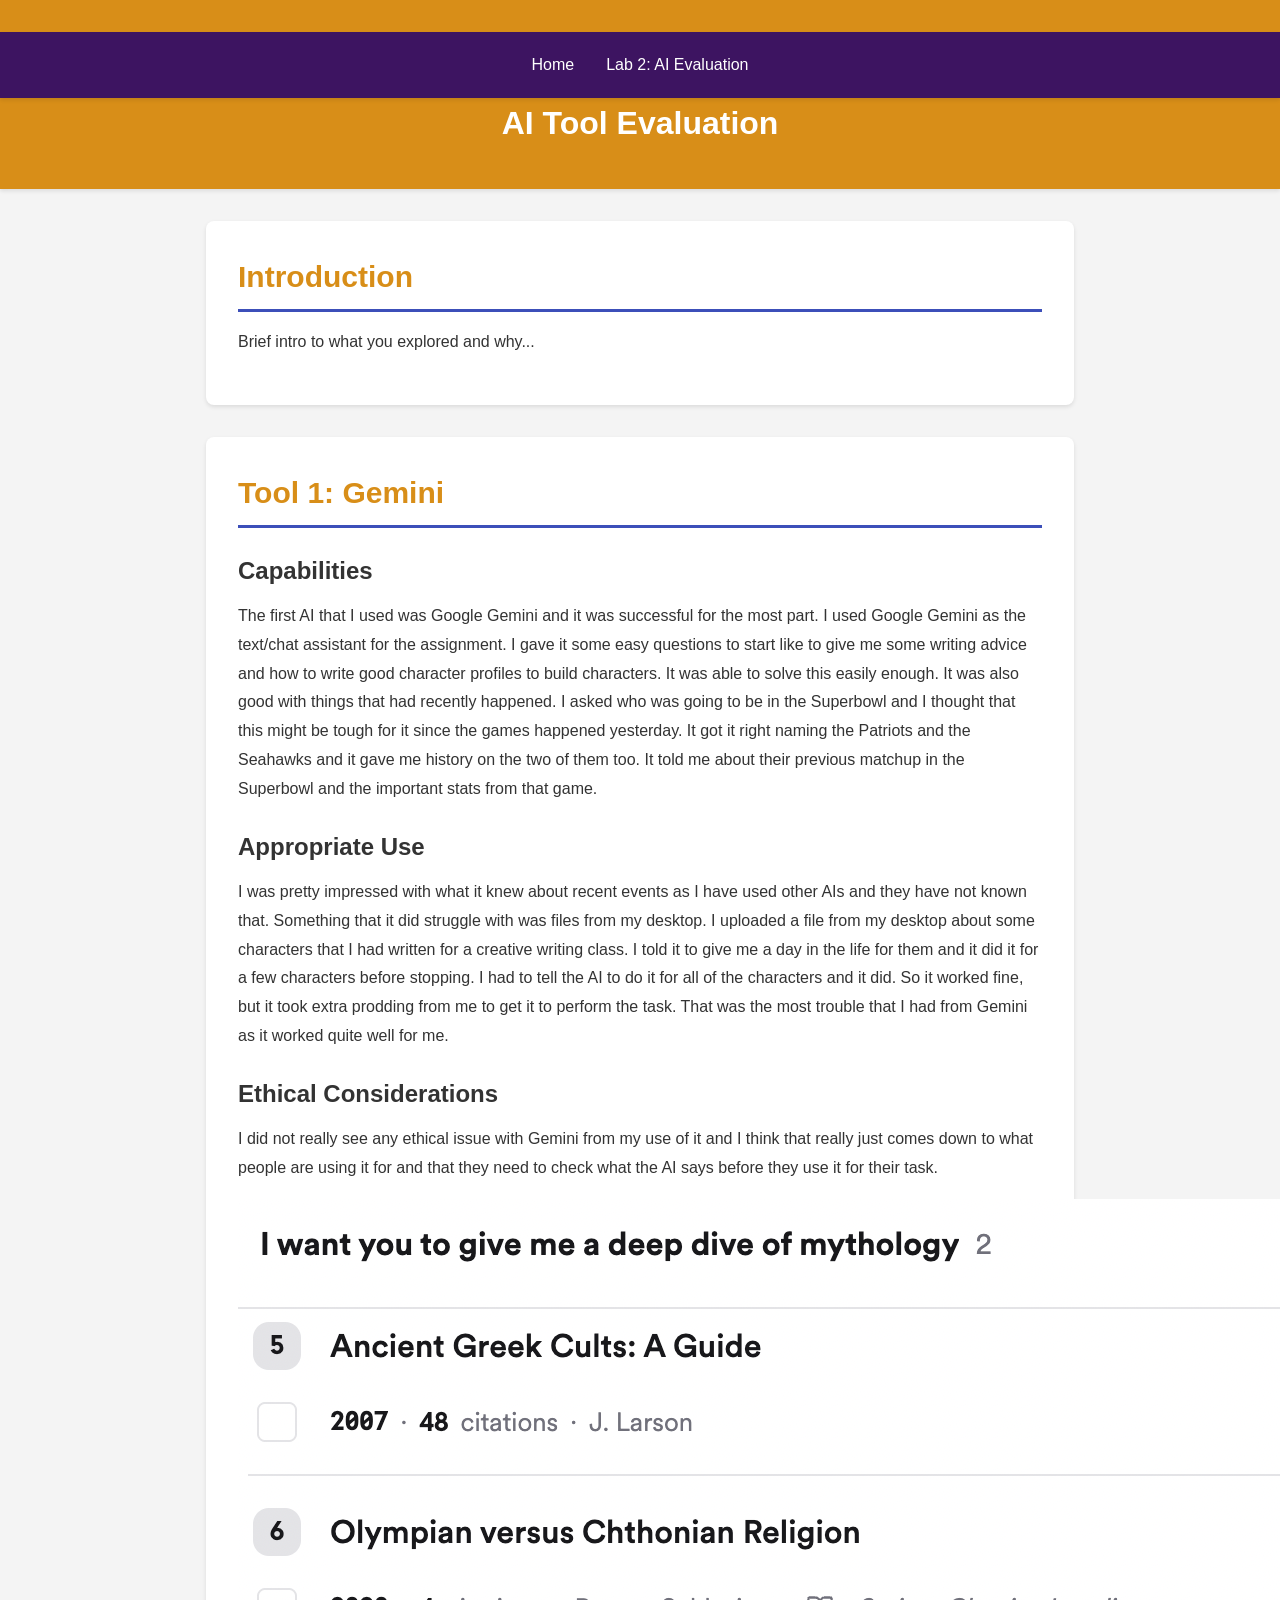
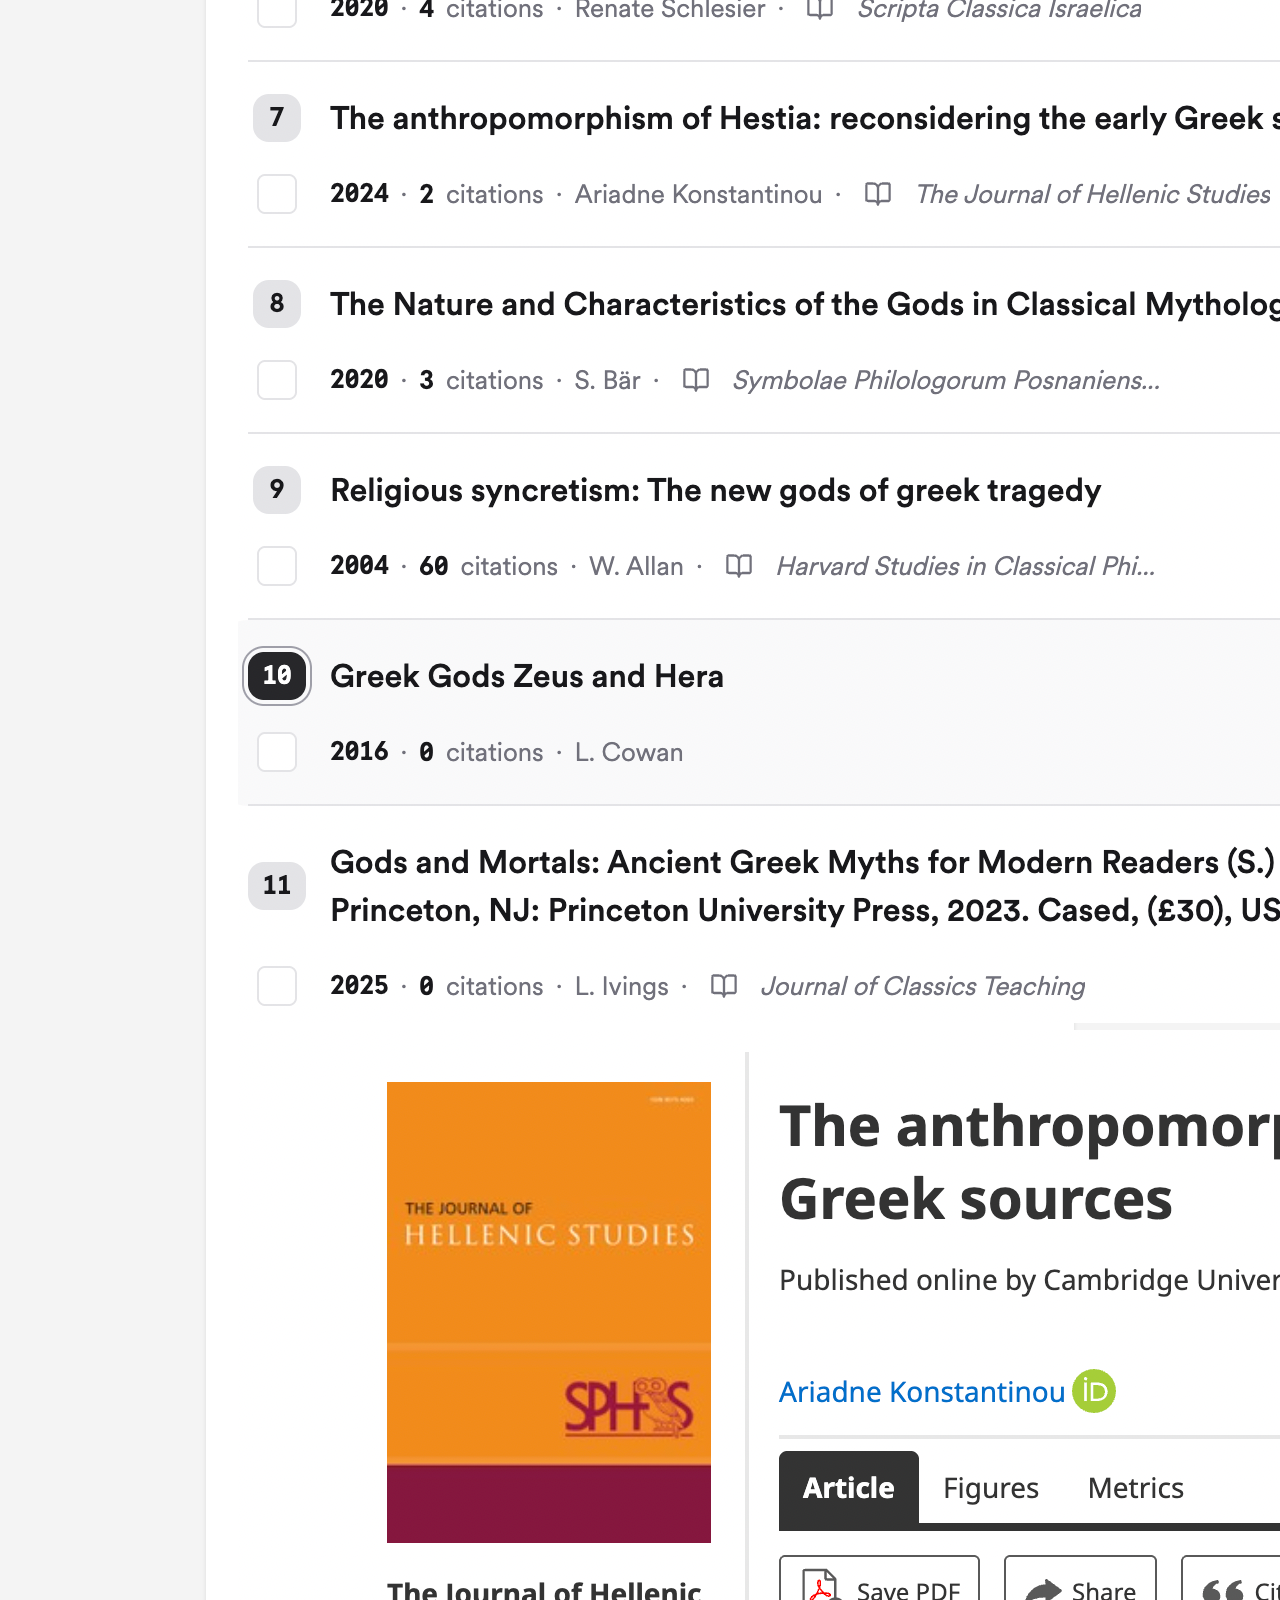
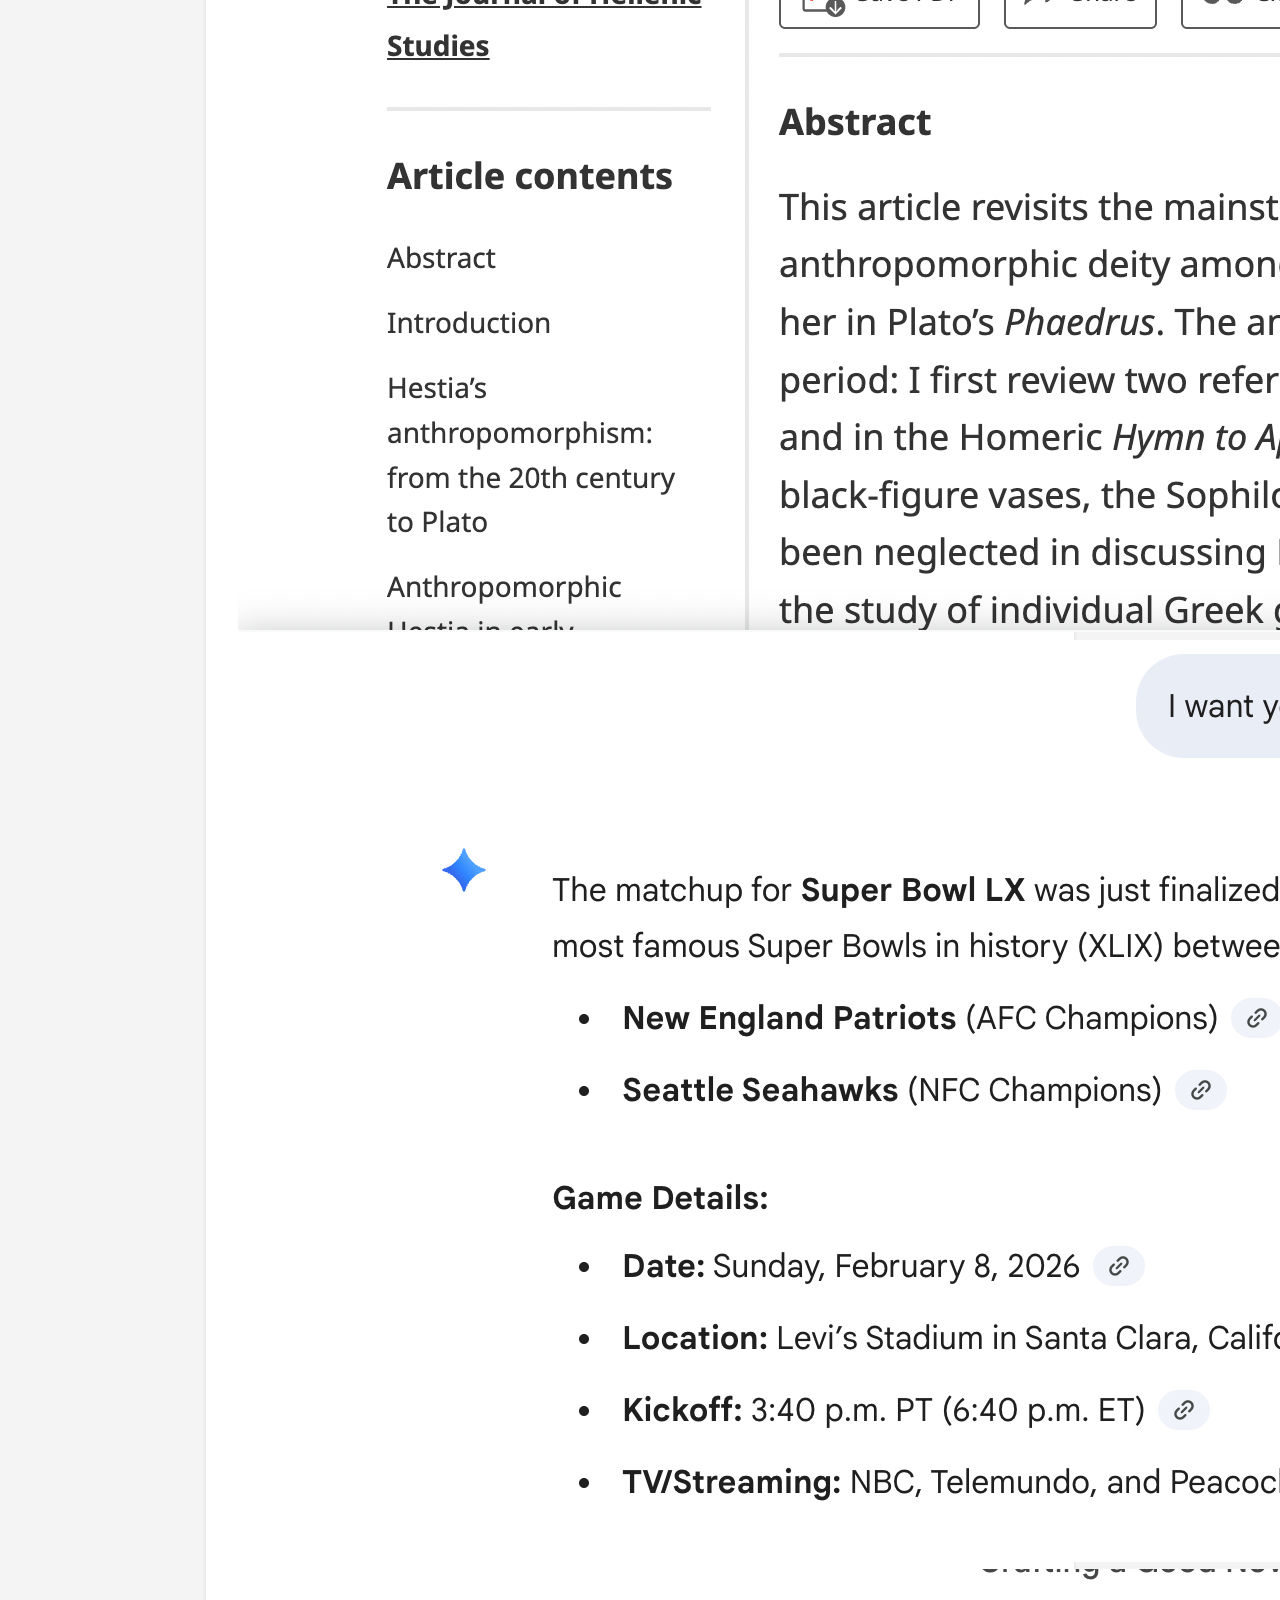
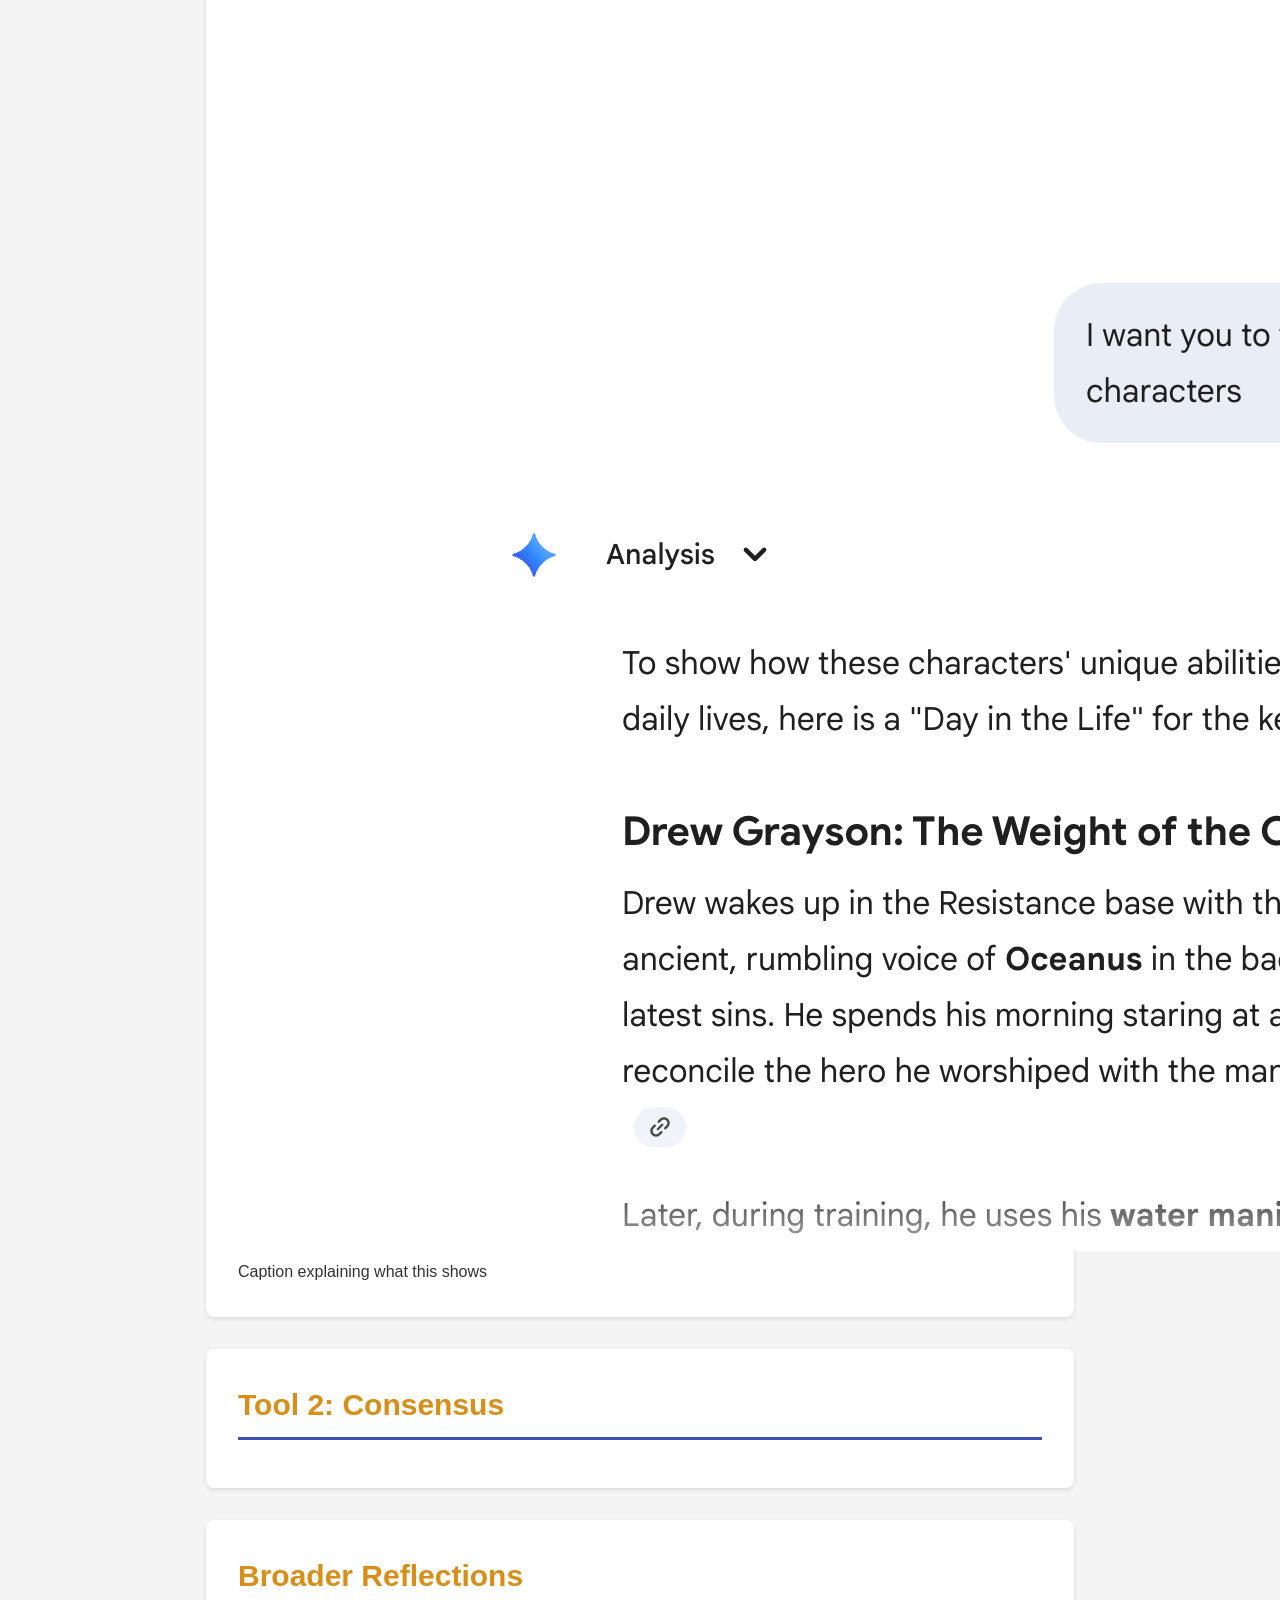
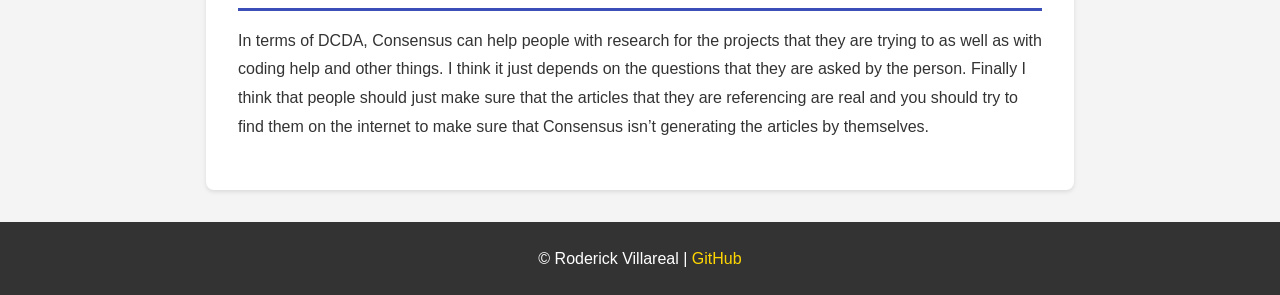
==== lab02.html @ 7a426703 "Lab 2 changes These are the changes for lab 2." ====
<!DOCTYPE html>
<html lang="en">
<head>
    <meta charset="UTF-8">
    <meta name="viewport" content="width=device-width, initial-scale=1.0">
    <title>AI Evaluation | Your Name</title>
    <link rel="stylesheet" href="css/styles.css">
</head>
<body>
    <header>
        <nav>
            <a href="index.html">Home</a>
            <a href="lab02.html" class="active">Lab 2: AI Evaluation</a>
            <!-- Add more lab links as the semester progresses -->
        </nav>
        <h1>AI Tool Evaluation</h1>
    </header>

    <main>
        <section>
            <h2>Introduction</h2>
            <p>Brief intro to what you explored and why...</p>
        </section>

        <section>
            <h2>Tool 1: Gemini</h2>
            <h3>Capabilities</h3>
            <p>The first AI that I used was Google Gemini and it was successful for the most part. I used Google Gemini as the text/chat assistant for the assignment. I gave it some easy questions to start like to give me some writing advice and how to write good character profiles to build characters. It was able to solve this easily enough. It was also good with things that had recently happened. I asked who was going to be in the Superbowl and I thought that this might be tough for it since the games happened yesterday. It got it right naming the Patriots and the Seahawks and it gave me history on the two of them too. It told me about their previous matchup in the Superbowl and the important stats from that game. 

            <h3>Appropriate Use</h3>
            <p> I was pretty impressed with what it knew about recent events as I have used other AIs and they have not known that. Something that it did struggle with was files from my desktop. I uploaded a file from my desktop about some characters that I had written for a creative writing class. I told it to give me a day in the life for them and it did it for a few characters before stopping. I had to tell the AI to do it for all of the characters and it did. So it worked fine, but it took extra prodding from me to get it to perform the task. That was the most trouble that I had from Gemini as it worked quite well for me.</p>

            <h3>Ethical Considerations</h3>
            <p>I did not really see any ethical issue with Gemini from my use of it and I think that really just comes down to what people are using it for and that they need to check what the AI says before they use it for their task. 
            </p>

            <!-- Add screenshots or examples -->
            <figure>
                <img src="images/photo 1.png" alt="Consensus had moments where it could not pull up some articles for me.">
                <img src="images/photo 2.png" alt="Consensus normally pulled up articles for you that gave me what I was looking for.">
                <img src="images/photo 3.png" alt="This is the example of Gemini being able to pull up information about the Superbowl.">
                <img src="images/photo 4.png" alt="This is an example of Gemini not completing the task that I asked from the photo as it didn't address all of the characters.">

            
            <figcaption>Caption explaining what this shows</figcaption>
            </figure>
        </section>

        <section>
            <h2>Tool 2: Consensus</h2>
            <!-- Same structure as Tool 1 -->
        </section>

        <section>
            <h2>Broader Reflections</h2>
            <p>In terms of DCDA, Consensus can help people with research for the projects that they are trying to as well as with coding help and other things. I think it just depends on the questions that they are asked by the person. Finally I think that people should just make sure that the articles that they are referencing are real and you should try to find them on the internet to make sure that Consensus isn’t generating the articles by themselves. 
            </p>
        </section>
    </main>

    <footer>
        <p>&copy; Roderick Villareal | <a href="https://github.com/yourusername/dcda-portfolio">GitHub</a></p>
    </footer>
</body>
</html>
---- css/styles.css ----
/* =========================
   DCDA 40833 Skills Portfolio Template
   CSS Stylesheet for Student Portfolios
   ========================= */

/* =========================
   CSS Variables (Color Scheme)
   ========================= */
:root {
    --primary-color: #d88e18;      /* TCU Purple */
    --secondary-color: #3c4fb9;    /* Light Purple */
    --accent-color: #ffd700;       /* Gold accent */
    --text-color: #333;            /* Dark gray for text */
    --text-secondary: #64748b;     /* Lighter gray for captions */
    --bg-color: #f4f4f4;           /* Light background */
    --white: #ffffff;
}

/* =========================
   Basic Reset & Typography
   ========================= */
* {
    margin: 0;
    padding: 0;
    box-sizing: border-box;
}

html {
    scroll-behavior: smooth;       /* Smooth scrolling for anchor links */
}

body {
    font-family: -apple-system, BlinkMacSystemFont, 'Segoe UI', 'Roboto', 'Helvetica Neue', Arial, sans-serif;
    line-height: 1.6;
    color: var(--text-color);
    background-color: var(--bg-color);
}

/* =========================
   Header & Navigation
   ========================= */
/* Style semantic tags directly - no classes needed! */
header {
    background-color: var(--primary-color);
    color: white;
    padding: 2rem 0;
    text-align: center;
    box-shadow: 0 2px 4px rgba(0, 0, 0, 0.1);
}

header h1 {
    color: white;
    margin: 0 0 0.5rem 0;
    font-size: 2rem;
}

header p {
    margin: 0;
    opacity: 0.9;
    font-size: 1.1rem;
}

nav {
    background-color: #3d1461;
    padding: 0.75rem;
    display: flex;              /* Make nav a flex container */
    justify-content: center;    /* Center the ul inside nav */
    position: sticky;           /* Stick to top when scrolling */
    top: 0;
    z-index: 100;
    box-shadow: 0 2px 4px rgba(0, 0, 0, 0.1);
}

/* Style the navigation list */
nav ul {
    list-style: none;           /* Remove bullets */
    padding: 0;                 /* Remove default padding */
    margin: 0;                  /* Remove default margin */
    display: flex;              /* Arrange items horizontally */
    flex-direction: row;        /* Explicit: horizontal on desktop */
    justify-content: center;    /* Center the items */
    gap: 1rem;                  /* Space between items */
    flex-wrap: wrap;            /* Wrap on small screens */
}

nav li {
    list-style: none;           /* Extra insurance - remove bullets */
}

nav a {
    color: white;
    text-decoration: none;
    padding: 0.5rem 1rem;
    transition: background-color 0.3s ease;
    border-radius: 4px;
}

nav a:hover {
    background-color: var(--primary-color);
}

/* =========================
   Main Content
   ========================= */
/* Style main semantic tag directly */
main {
    max-width: 900px;          /* Don't get too wide */
    margin: 2rem auto;         /* Center horizontally */
    padding: 0 1rem;           /* Space on sides for mobile */
}

/* All sections inside main get consistent styling */
main section {
    background-color: white;
    padding: 2rem;
    margin-bottom: 2rem;       /* Space between sections */
    border-radius: 8px;        /* Rounded corners */
    box-shadow: 0 2px 4px rgba(0, 0, 0, 0.1);
}

/* Style h2 headings inside sections */
main section h2 {
    color: var(--primary-color);
    border-bottom: 3px solid var(--secondary-color);
    padding-bottom: 0.5rem;
    margin-bottom: 1rem;
    font-size: 1.875rem;
}

main section h3 {
    color: var(--text-color);
    margin-top: 1.5rem;
    margin-bottom: 0.75rem;
    font-size: 1.5rem;
}

/* Paragraphs inside sections */
main section p {
    margin-bottom: 1rem;
    line-height: 1.8;
}

/* Lists inside sections */
main section ul,
main section ol {
    margin: 1rem 0 1rem 2rem;
    line-height: 1.8;
}

main section li {
    margin-bottom: 0.5rem;
}

/* =========================
   Data Visualizations
   ========================= */
/* Container for charts and images */
.viz-container {
    margin: 2rem 0;
    text-align: center;
}

.viz-container img {
    max-width: 100%;           /* Responsive: never wider than container */
    height: auto;              /* Maintain aspect ratio */
    border-radius: 8px;
    box-shadow: 0 4px 6px rgba(0, 0, 0, 0.1);
    margin-bottom: 0.5rem;
}

/* Figure captions */
.viz-container figcaption {
    font-style: italic;
    color: var(--text-secondary);
    font-size: 0.9rem;
    margin-top: 0.5rem;
}

/* Grid layout for multiple visualizations */
.viz-grid {
    display: grid;
    grid-template-columns: repeat(auto-fit, minmax(300px, 1fr));
    gap: 1.5rem;
    margin: 2rem 0;
}

/* =========================
   Code Blocks
   ========================= */
/* Improve pre/code styling for Python code */
pre {
    background: #2d2d2d;          /* Dark background */
    color: #f8f8f2;               /* Light text */
    border: none;
    border-radius: 8px;
    padding: 1.5rem;
    overflow-x: auto;
    margin: 1.5rem 0;
    font-size: 0.9rem;
    line-height: 1.5;
}

code {
    font-family: 'SF Mono', Monaco, 'Cascadia Code', 'Roboto Mono', Consolas, 'Courier New', monospace;
}

/* Inline code (inside paragraphs) */
p code, li code {
    background: #f4f4f4;
    color: #c7254e;
    padding: 0.2rem 0.4rem;
    border-radius: 3px;
    font-size: 0.9em;
}

/* Code block titles */
.code-title {
    background: #1e1e1e;
    color: #9cdcfe;
    padding: 0.5rem 1rem;
    border-radius: 8px 8px 0 0;
    font-family: monospace;
    font-size: 0.85rem;
    margin-bottom: -0.5rem;
}

.code-title + pre {
    border-radius: 0 0 8px 8px;
    margin-top: 0;
}

/* =========================
   Data Tables
   ========================= */
table {
    width: 100%;
    border-collapse: collapse;
    margin: 1.5rem 0;
    background: white;
}

th, td {
    padding: 0.75rem 1rem;
    text-align: left;
    border: 1px solid #e2e8f0;
}

th {
    background: var(--primary-color);
    color: white;
    font-weight: 600;
}

tr:nth-child(even) {
    background: #f8f9fa;
}

.results-table {
    font-size: 0.95rem;
    margin: 1.5rem auto;
    max-width: 700px;
}

.results-table td {
    text-align: center;
}

.results-table td:first-child {
    text-align: left;
    font-weight: 500;
}

/* Highlight key rows */
.results-table tr.highlight {
    background: #fff3cd;
    font-weight: bold;
}

/* =========================
   Framework Connections
   ========================= */
.framework-callout {
    background: linear-gradient(135deg, #f0e7f8, #e9d5ff);
    border-left: 5px solid var(--secondary-color);
    border-radius: 8px;
    padding: 1.5rem;
    margin: 2rem 0;
}

.framework-callout h3 {
    color: var(--primary-color);
    margin-top: 0;
}

.framework-callout strong {
    color: var(--secondary-color);
}

/* =========================
   Portfolio Cards
   ========================= */
/* Grid layout for portfolio cards on home page */
.portfolio-grid {
    display: grid;
    grid-template-columns: repeat(auto-fit, minmax(280px, 1fr));
    gap: 1.5rem;
    margin: 2rem 0;
}

/* Individual portfolio card styling */
.portfolio-card {
    display: block;
    background: white;
    border: 2px solid #e2e8f0;
    border-radius: 12px;
    padding: 1.5rem;
    text-decoration: none;
    color: var(--text-color);
    transition: all 0.3s ease;
    position: relative;
}

.portfolio-card:hover {
    border-color: var(--primary-color);
    box-shadow: 0 8px 16px rgba(77, 25, 121, 0.15);
    transform: translateY(-4px);
}

.portfolio-card h3 {
    color: var(--primary-color);
    margin: 0 0 0.5rem 0;
    font-size: 1.25rem;
}

.portfolio-card p {
    color: var(--text-secondary);
    font-size: 0.95rem;
    margin: 0.75rem 0 0 0;
    line-height: 1.5;
}

/* Lab tag badge on portfolio cards */
.lab-tag {
    display: inline-block;
    background: var(--secondary-color);
    color: white;
    font-size: 0.75rem;
    font-weight: 600;
    padding: 0.25rem 0.5rem;
    border-radius: 4px;
    text-transform: uppercase;
    letter-spacing: 0.5px;
}

/* =========================
   Footer (semantic tag)
   ========================= */
footer {
    background-color: #333;
    color: white;
    text-align: center;
    padding: 1.5rem;
    margin-top: 2rem;
}

footer a {
    color: var(--accent-color);
    text-decoration: none;
}

footer a:hover {
    text-decoration: underline;
}

/* =========================
   Responsive Design (Mobile)
   ========================= */
@media (max-width: 768px) {
    header h1 {
        font-size: 1.5rem;     /* Smaller on mobile */
    }

    nav {
        font-size: 0.9rem;
    }

    /* Stack navigation vertically on mobile */
    nav ul {
        flex-direction: column;  /* Change from row to column */
        align-items: center;     /* Center the stacked items */
    }

    nav a {
        display: block;          /* Full width for easier tapping */
        width: 100%;
        text-align: center;
    }

    main section {
        padding: 1rem;         /* Less padding on mobile */
    }

    .viz-grid {
        grid-template-columns: 1fr;  /* Single column on mobile */
    }
}

/* =========================
   Print Styles (Optional)
   ========================= */
@media print {
    nav {
        display: none;
    }

    main section {
        box-shadow: none;
        page-break-inside: avoid;
    }
}
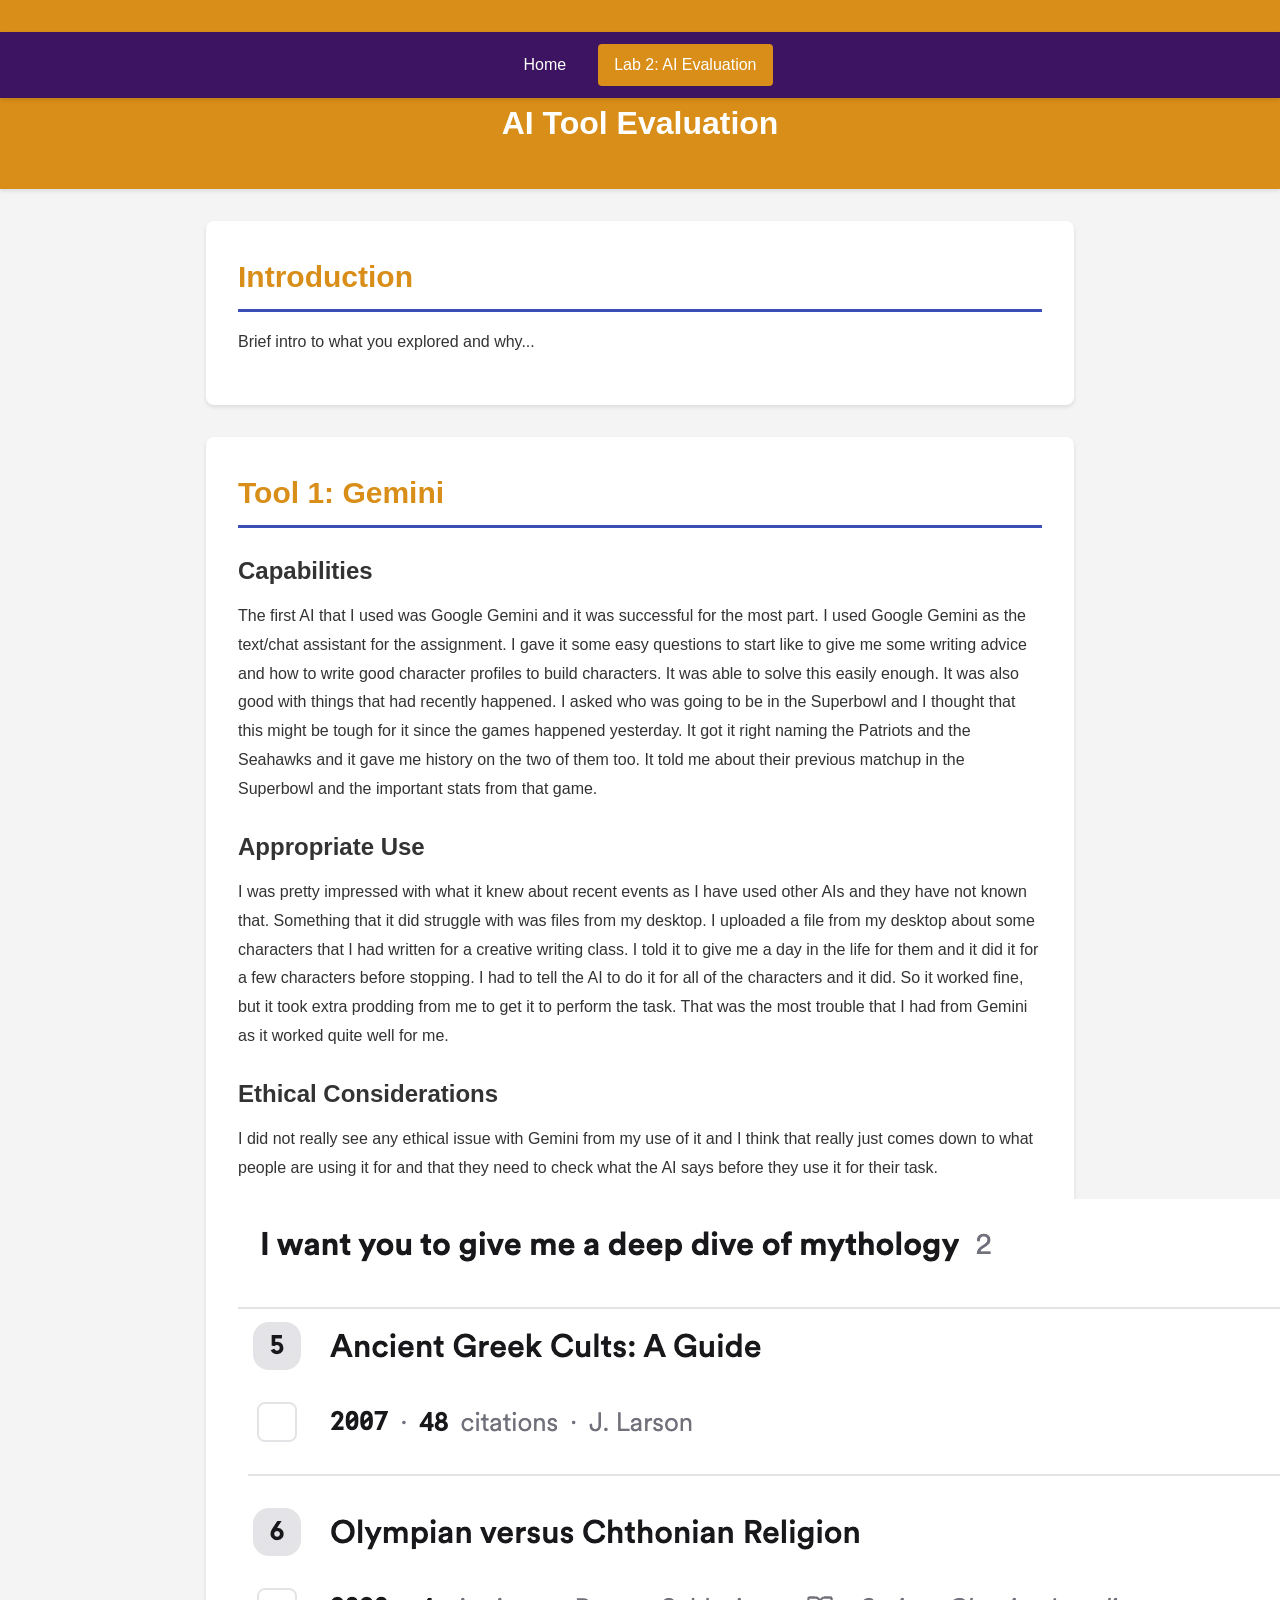
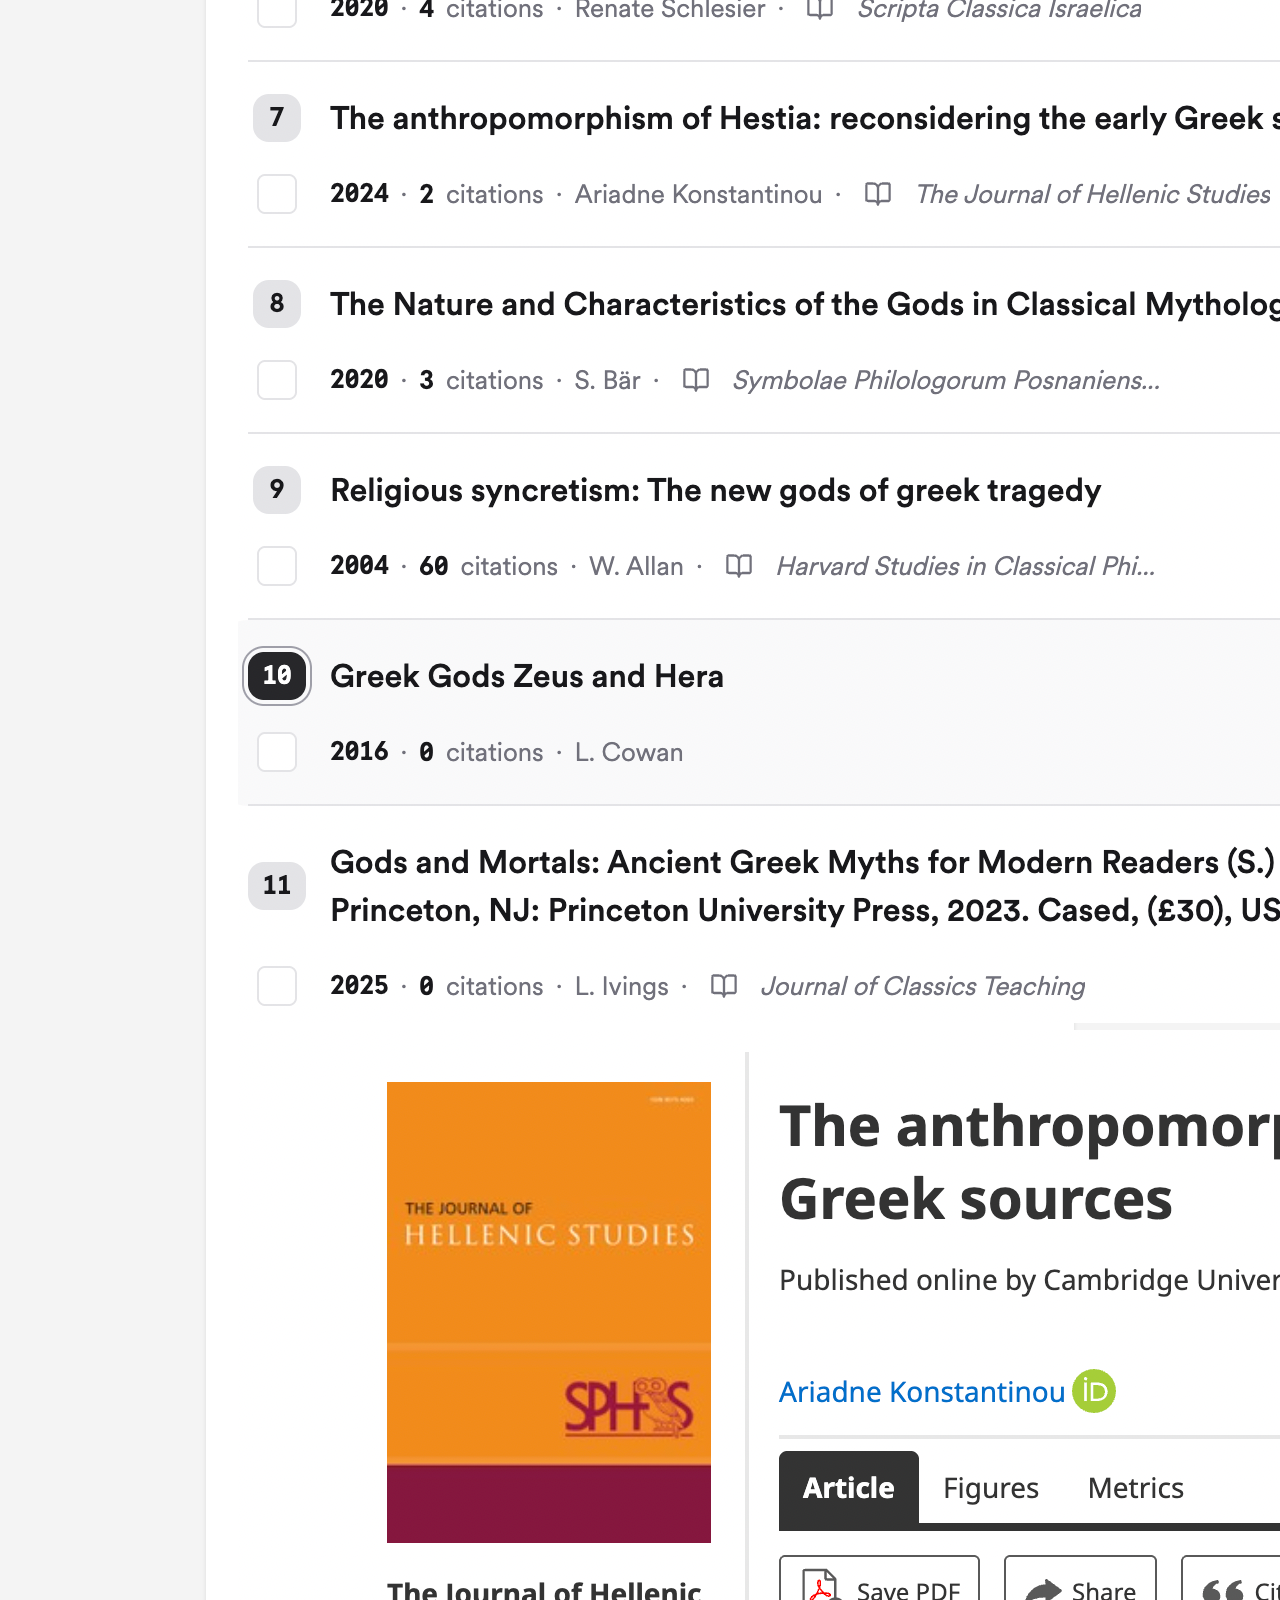
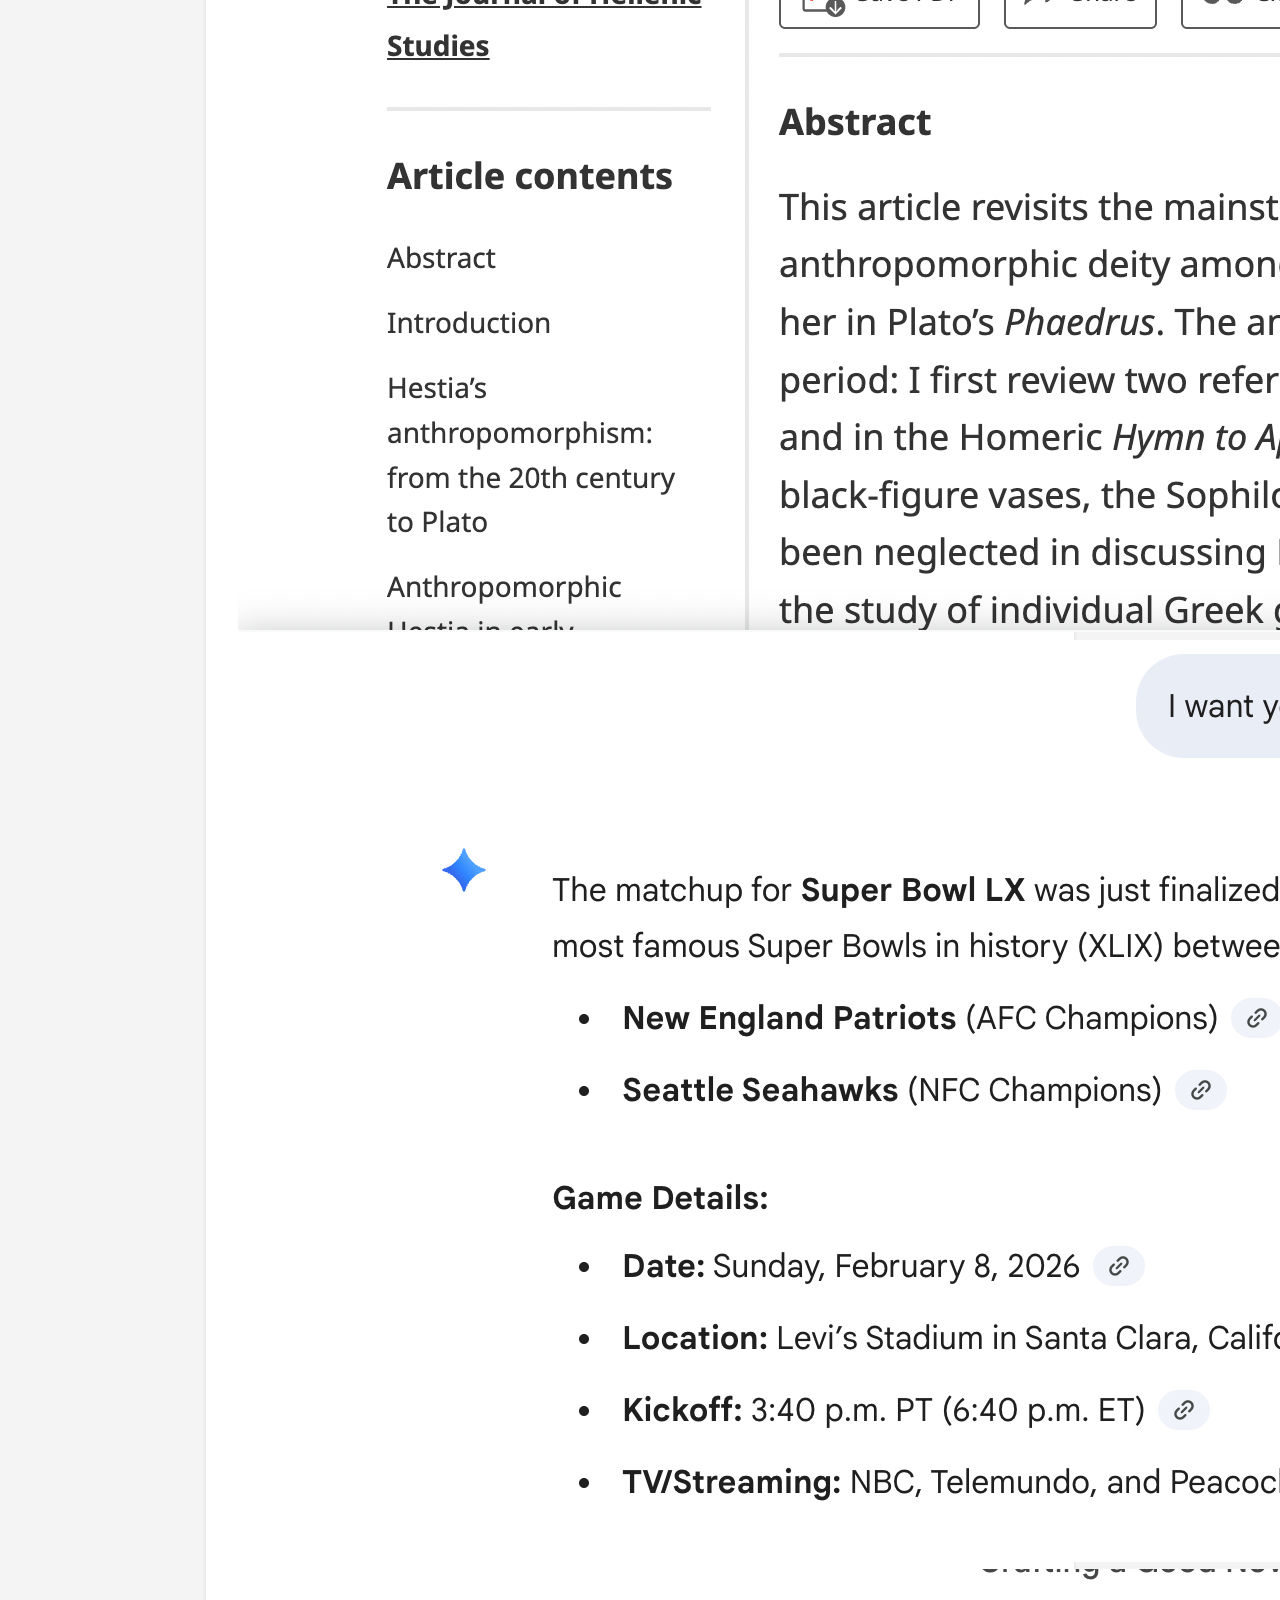
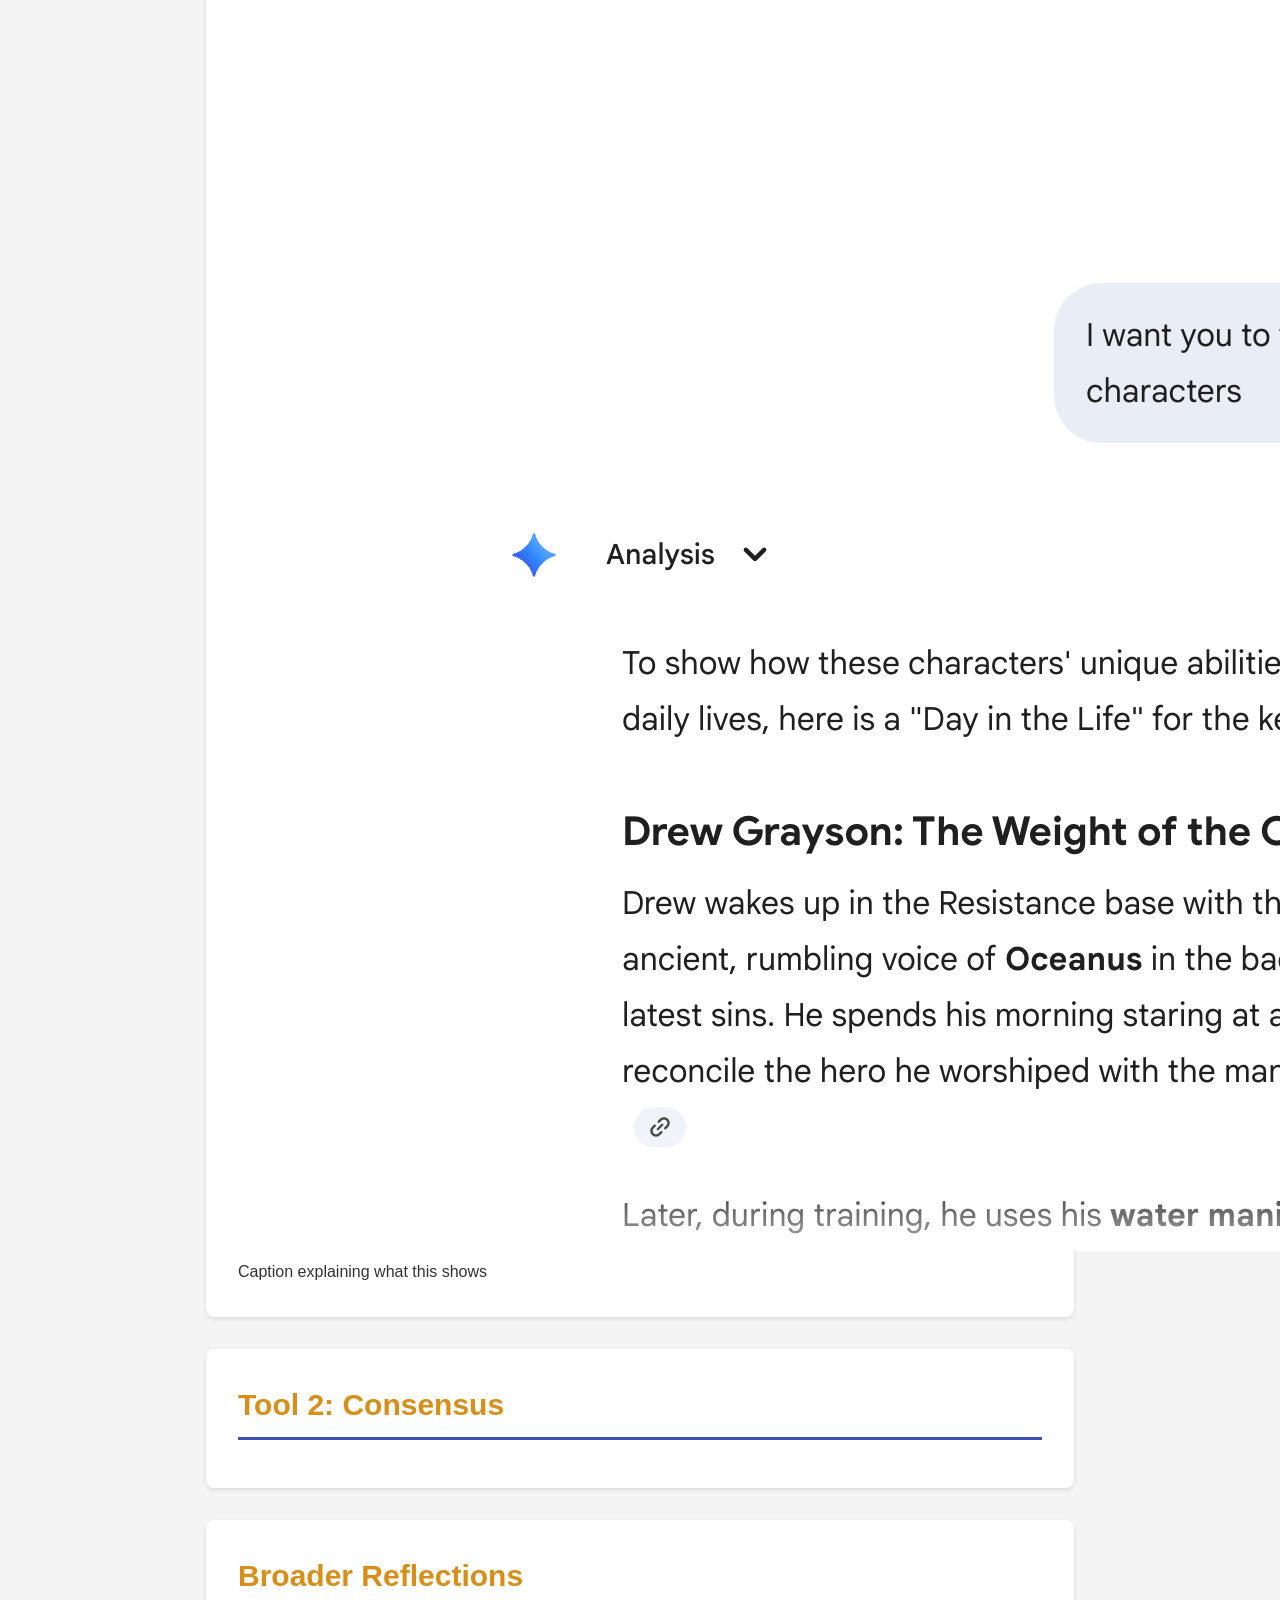
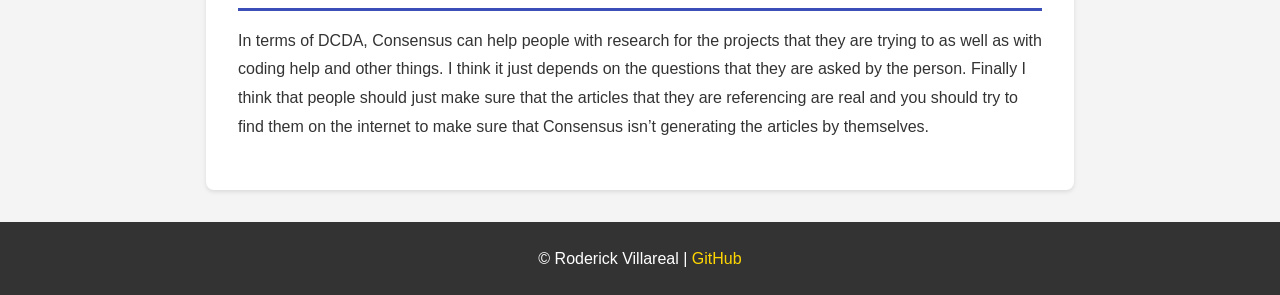
==== commit 1d8981ba: "lab 5 changes" ====
--- a/lab02.html
+++ b/lab02.html
@@ -9,9 +9,16 @@
 <body>
     <header>
         <nav>
-            <a href="index.html">Home</a>
-            <a href="lab02.html" class="active">Lab 2: AI Evaluation</a>
-            <!-- Add more lab links as the semester progresses -->
+            <button class="hamburger" aria-label="Toggle navigation menu" aria-expanded="false">
+                <span></span>
+                <span></span>
+                <span></span>
+            </button>
+            <div class="nav-menu">
+                <a href="index.html">Home</a>
+                <a href="lab02.html" class="active">Lab 2: AI Evaluation</a>
+                <!-- Add more lab links as the semester progresses -->
+            </div>
         </nav>
         <h1>AI Tool Evaluation</h1>
     </header>
@@ -61,5 +68,27 @@
     <footer>
         <p>&copy; Roderick Villareal | <a href="https://github.com/yourusername/dcda-portfolio">GitHub</a></p>
     </footer>
+
+    <!-- JavaScript for Hamburger Menu -->
+    <script>
+        const hamburger = document.querySelector('.hamburger');
+        const navMenu = document.querySelector('.nav-menu');
+
+        hamburger.addEventListener('click', () => {
+            const isOpen = hamburger.getAttribute('aria-expanded') === 'true';
+            hamburger.classList.toggle('active');
+            navMenu.classList.toggle('active');
+            hamburger.setAttribute('aria-expanded', !isOpen);
+        });
+
+        const navLinks = document.querySelectorAll('.nav-menu a');
+        navLinks.forEach(link => {
+            link.addEventListener('click', () => {
+                hamburger.classList.remove('active');
+                navMenu.classList.remove('active');
+                hamburger.setAttribute('aria-expanded', 'false');
+            });
+        });
+    </script>
 </body>
 </html>
--- a/css/styles.css
+++ b/css/styles.css
@@ -16,6 +16,17 @@
     --white: #ffffff;
 }
 
+/* Dark mode color scheme */
+body.dark-mode {
+    --primary-color: #e69a27;      /* Brighter orange for dark mode */
+    --secondary-color: #5c6fd8;    /* Lighter blue */
+    --accent-color: #ffd700;       /* Gold accent */
+    --text-color: #e4e4e4;         /* Light gray for text */
+    --text-secondary: #94a3b8;     /* Lighter secondary text */
+    --bg-color: #1a1a1a;           /* Dark background */
+    --white: #2d2d2d;              /* Dark gray instead of white */
+}
+
 /* =========================
    Basic Reset & Typography
    ========================= */
@@ -37,6 +48,177 @@
 }
 
 /* =========================
+   Buttons
+   ========================= */
+.hover-button {
+    background-color: var(--primary-color);
+    color: white;
+    border: none;
+    padding: 15px 30px;
+    font-size: 16px;
+    font-weight: bold;
+    border-radius: 8px;
+    cursor: pointer;
+    transition: all 0.3s ease;
+    margin-top: 20px;
+    box-shadow: 0 2px 4px rgba(0, 0, 0, 0.2);
+}
+
+.hover-button:hover {
+    background-color: var(--secondary-color);
+    transform: translateY(-2px);
+    box-shadow: 0 4px 8px rgba(0, 0, 0, 0.3);
+}
+
+.hover-button:active {
+    transform: translateY(0);
+    box-shadow: 0 2px 4px rgba(0, 0, 0, 0.2);
+}
+
+/* Theme Toggle Button */
+.theme-toggle {
+    position: fixed;
+    top: 20px;
+    right: 20px;
+    background-color: var(--white);
+    border: 2px solid var(--text-secondary);
+    border-radius: 50%;
+    width: 50px;
+    height: 50px;
+    cursor: pointer;
+    display: flex;
+    align-items: center;
+    justify-content: center;
+    font-size: 24px;
+    transition: all 0.3s ease;
+    z-index: 1001;
+    box-shadow: 0 2px 8px rgba(0, 0, 0, 0.2);
+}
+
+.theme-toggle:hover {
+    transform: scale(1.1);
+    box-shadow: 0 4px 12px rgba(0, 0, 0, 0.3);
+}
+
+.theme-toggle .sun-icon {
+    display: block;
+}
+
+.theme-toggle .moon-icon {
+    display: none;
+}
+
+body.dark-mode .theme-toggle .sun-icon {
+    display: none;
+}
+
+body.dark-mode .theme-toggle .moon-icon {
+    display: block;
+}
+
+/* Image Carousel */
+.carousel {
+    position: relative;
+    max-width: 800px;
+    margin: 30px auto;
+    padding: 20px 0;
+}
+
+.carousel-container {
+    position: relative;
+    width: 100%;
+    height: 400px;
+    overflow: hidden;
+    border-radius: 12px;
+    box-shadow: 0 4px 12px rgba(0, 0, 0, 0.2);
+    display: flex;
+}
+
+.carousel-image {
+    position: absolute;
+    width: 100%;
+    height: 100%;
+    object-fit: cover;
+    transition: transform 0.5s ease-in-out;
+    left: 0;
+    top: 0;
+}
+
+.carousel-image.active {
+    transform: translateX(0);
+}
+
+.carousel-image:not(.active) {
+    transform: translateX(100%);
+}
+
+.carousel-image.prev {
+    transform: translateX(-100%);
+}
+
+.carousel-btn {
+    position: absolute;
+    top: 50%;
+    transform: translateY(-50%);
+    background-color: rgba(255, 255, 255, 0.9);
+    color: var(--text-color);
+    border: none;
+    font-size: 48px;
+    width: 50px;
+    height: 50px;
+    border-radius: 50%;
+    cursor: pointer;
+    transition: all 0.3s ease;
+    z-index: 10;
+    display: flex;
+    align-items: center;
+    justify-content: center;
+    line-height: 1;
+    box-shadow: 0 2px 8px rgba(0, 0, 0, 0.3);
+}
+
+.carousel-btn:hover {
+    background-color: var(--primary-color);
+    color: white;
+    transform: translateY(-50%) scale(1.1);
+}
+
+.prev-btn {
+    left: 10px;
+}
+
+.next-btn {
+    right: 10px;
+}
+
+.carousel-indicators {
+    display: flex;
+    justify-content: center;
+    gap: 10px;
+    margin-top: 20px;
+}
+
+.indicator {
+    width: 12px;
+    height: 12px;
+    border-radius: 50%;
+    background-color: var(--text-secondary);
+    cursor: pointer;
+    transition: all 0.3s ease;
+}
+
+.indicator:hover {
+    background-color: var(--primary-color);
+    transform: scale(1.2);
+}
+
+.indicator.active {
+    background-color: var(--primary-color);
+    width: 30px;
+    border-radius: 6px;
+}
+
+/* =========================
    Header & Navigation
    ========================= */
 /* Style semantic tags directly - no classes needed! */
@@ -65,10 +247,65 @@
     padding: 0.75rem;
     display: flex;              /* Make nav a flex container */
     justify-content: center;    /* Center the ul inside nav */
+    align-items: center;        /* Vertically center items */
     position: sticky;           /* Stick to top when scrolling */
     top: 0;
     z-index: 100;
     box-shadow: 0 2px 4px rgba(0, 0, 0, 0.1);
+}
+
+/* Hamburger Button - Hidden by default on desktop */
+.hamburger {
+    display: none;              /* Hidden on desktop */
+    flex-direction: column;
+    background: none;
+    border: none;
+    cursor: pointer;
+    padding: 0.5rem;
+    z-index: 101;
+}
+
+.hamburger span {
+    width: 25px;
+    height: 3px;
+    background-color: white;
+    margin: 3px 0;
+    transition: all 0.3s ease;
+    border-radius: 3px;
+}
+
+/* Hamburger animation when active */
+.hamburger.active span:nth-child(1) {
+    transform: rotate(45deg) translate(7px, 7px);
+}
+
+.hamburger.active span:nth-child(2) {
+    opacity: 0;
+}
+
+.hamburger.active span:nth-child(3) {
+    transform: rotate(-45deg) translate(7px, -7px);
+}
+
+/* Alternative nav structure for lab pages (direct anchor tags) */
+.nav-menu {
+    display: flex;
+    gap: 1rem;
+    flex-wrap: wrap;
+    align-items: center;
+}
+
+nav .nav-menu a {
+    color: white;
+    text-decoration: none;
+    padding: 0.5rem 1rem;
+    transition: background-color 0.3s ease;
+    border-radius: 4px;
+}
+
+nav .nav-menu a:hover,
+nav .nav-menu a.active {
+    background-color: var(--primary-color);
 }
 
 /* Style the navigation list */
@@ -376,24 +613,84 @@
    Responsive Design (Mobile)
    ========================= */
 @media (max-width: 768px) {
+    /* Show hamburger button on mobile */
+    .hamburger {
+        display: flex;
+        position: absolute;
+        left: 1rem;
+    }
+
+    /* Hide nav menu by default on mobile */
+    nav {
+        position: relative;
+    }
+
+    nav ul {
+        position: absolute;
+        top: 100%;
+        left: 0;
+        right: 0;
+        flex-direction: column;  /* Stack vertically */
+        align-items: stretch;    /* Full width items */
+        background-color: #3d1461;
+        max-height: 0;
+        overflow: hidden;
+        transition: max-height 0.3s ease;
+        box-shadow: 0 4px 6px rgba(0, 0, 0, 0.1);
+    }
+
+    /* Show menu when active */
+    nav ul.active {
+        max-height: 400px;       /* Adjust based on number of items */
+    }
+
+    /* Alternative nav structure (direct anchor tags) */
+    .nav-menu {
+        position: absolute;
+        top: 100%;
+        left: 0;
+        right: 0;
+        flex-direction: column;
+        background-color: #3d1461;
+        max-height: 0;
+        overflow: hidden;
+        transition: max-height 0.3s ease;
+        box-shadow: 0 4px 6px rgba(0, 0, 0, 0.1);
+    }
+
+    .nav-menu.active {
+        max-height: 400px;
+    }
+
+    .nav-menu a {
+        display: block;
+        padding: 1rem;
+        width: 100%;
+        border-bottom: 1px solid rgba(255, 255, 255, 0.1);
+    }
+
+    .nav-menu a:last-child {
+        border-bottom: none;
+    }
+
+    nav li {
+        width: 100%;
+        text-align: center;
+        border-bottom: 1px solid rgba(255, 255, 255, 0.1);
+    }
+
+    nav li:last-child {
+        border-bottom: none;
+    }
+
+    nav a {
+        display: block;
+        padding: 1rem;
+        width: 100%;
+    }
+
     header h1 {
         font-size: 1.5rem;     /* Smaller on mobile */
-    }
-
-    nav {
-        font-size: 0.9rem;
-    }
-
-    /* Stack navigation vertically on mobile */
-    nav ul {
-        flex-direction: column;  /* Change from row to column */
-        align-items: center;     /* Center the stacked items */
-    }
-
-    nav a {
-        display: block;          /* Full width for easier tapping */
-        width: 100%;
-        text-align: center;
     }
 
     main section {
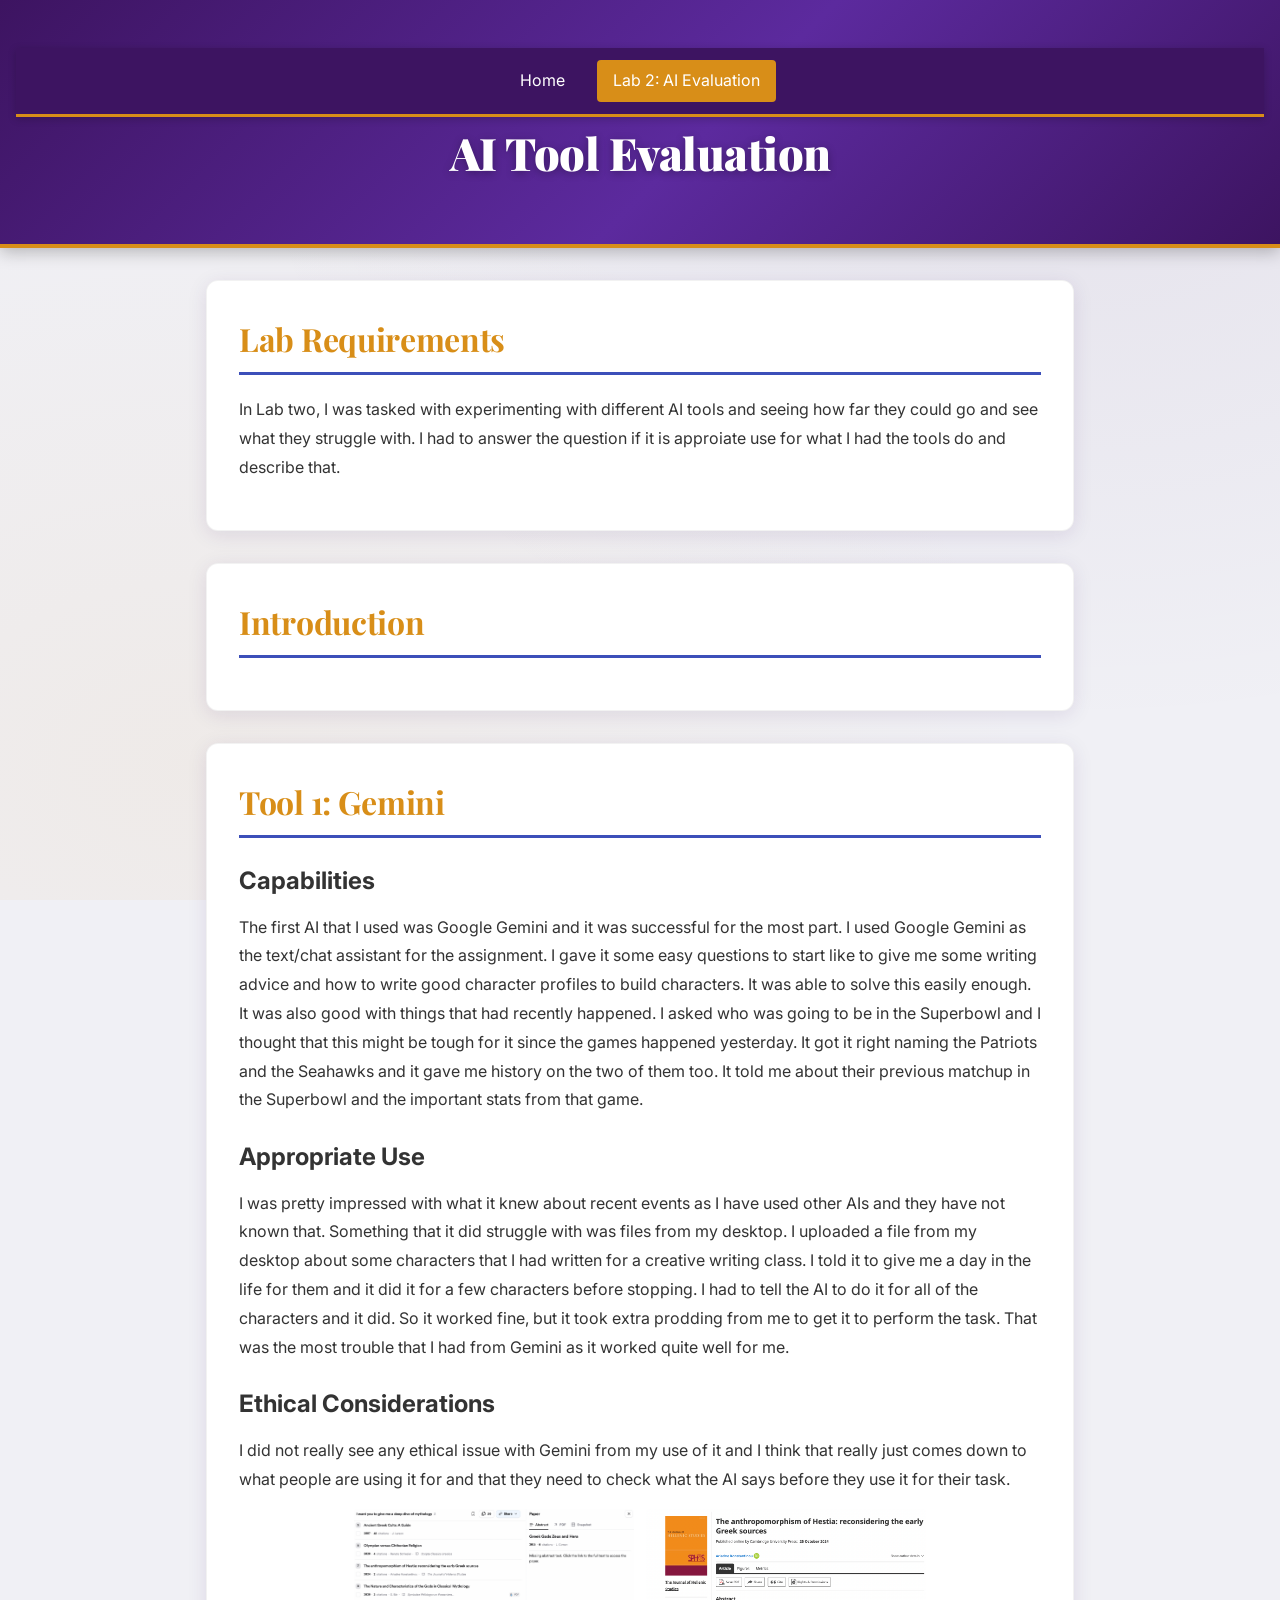
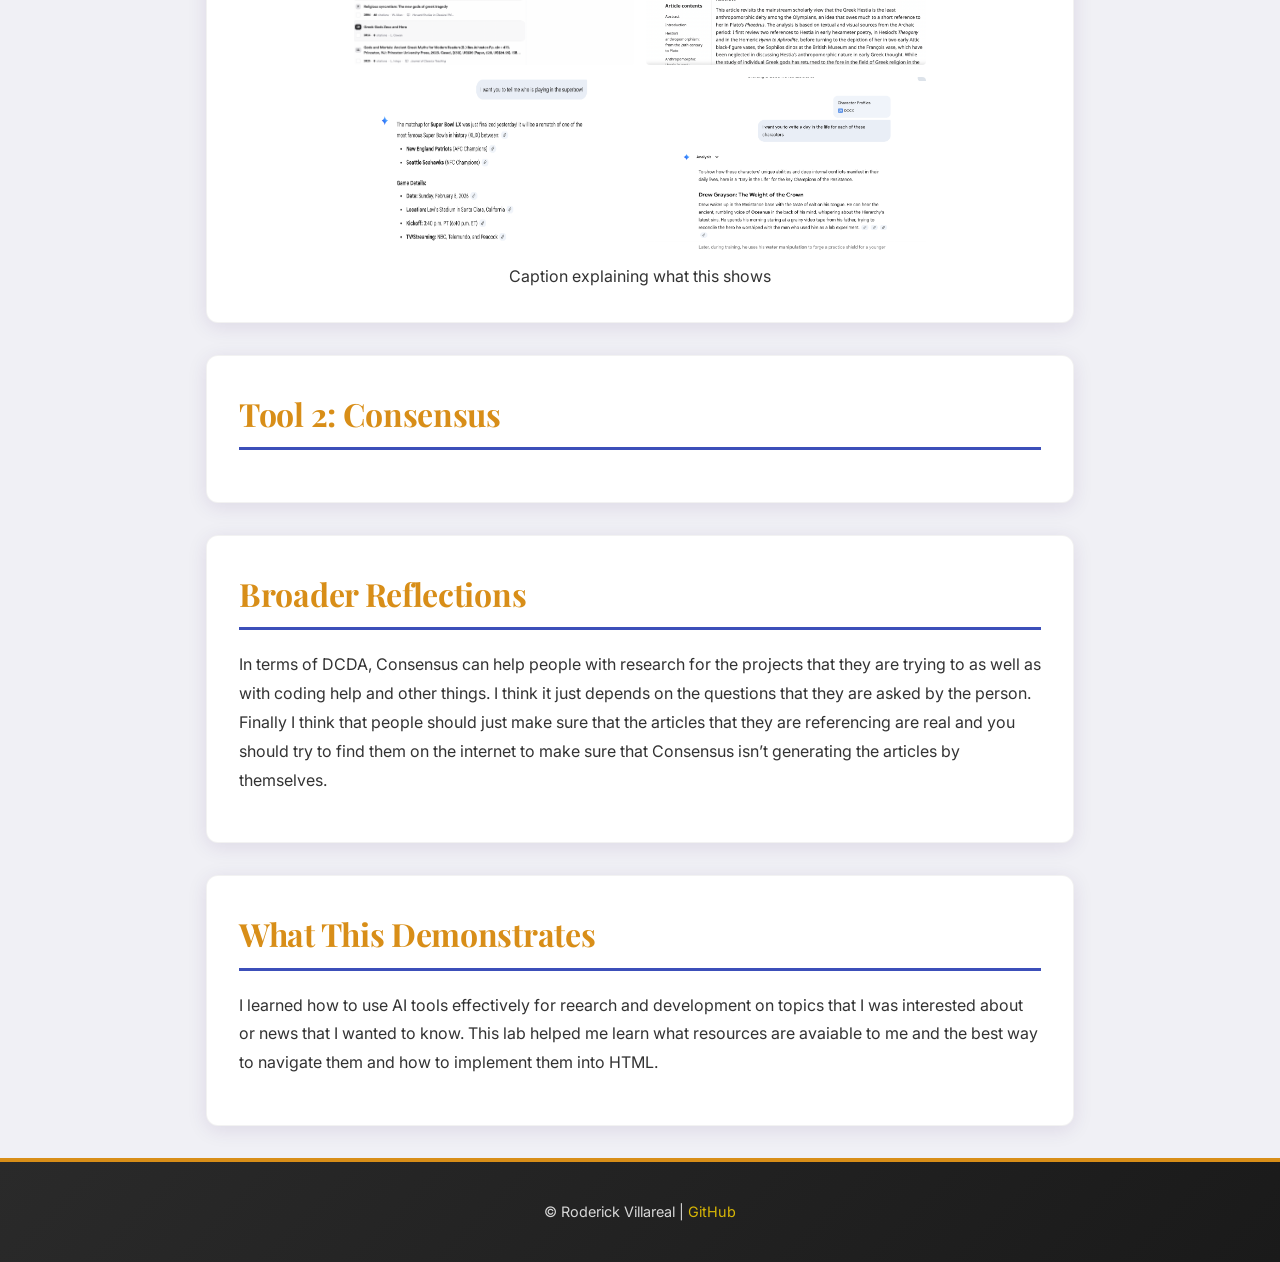
==== commit 4069d58e: "portfolio changes" ====
--- a/lab02.html
+++ b/lab02.html
@@ -24,9 +24,15 @@
     </header>
 
     <main>
+        <!-- Lab Requirements -->
+        <section>
+            <h2>Lab Requirements</h2>
+            <p>In Lab two, I was tasked with experimenting with different AI tools and seeing how far they could go and see what they struggle with. I had to answer the question if it is approiate use for what I had the tools do and describe that.</p>
+        </section>
+
         <section>
             <h2>Introduction</h2>
-            <p>Brief intro to what you explored and why...</p>
+            
         </section>
 
         <section>
@@ -42,11 +48,11 @@
             </p>
 
             <!-- Add screenshots or examples -->
-            <figure>
-                <img src="images/photo 1.png" alt="Consensus had moments where it could not pull up some articles for me.">
-                <img src="images/photo 2.png" alt="Consensus normally pulled up articles for you that gave me what I was looking for.">
-                <img src="images/photo 3.png" alt="This is the example of Gemini being able to pull up information about the Superbowl.">
-                <img src="images/photo 4.png" alt="This is an example of Gemini not completing the task that I asked from the photo as it didn't address all of the characters.">
+            <figure style="display: flex; flex-wrap: wrap; gap: 0.75rem; justify-content: center;">
+                <img src="images/photo 1.png" alt="Consensus had moments where it could not pull up some articles for me." style="width: 45%; max-width: 280px; height: auto; border-radius: 4px;">
+                <img src="images/photo 2.png" alt="Consensus normally pulled up articles for you that gave me what I was looking for." style="width: 45%; max-width: 280px; height: auto; border-radius: 4px;">
+                <img src="images/photo 3.png" alt="This is the example of Gemini being able to pull up information about the Superbowl." style="width: 45%; max-width: 280px; height: auto; border-radius: 4px;">
+                <img src="images/photo 4.png" alt="This is an example of Gemini not completing the task that I asked from the photo as it didn't address all of the characters." style="width: 45%; max-width: 280px; height: auto; border-radius: 4px;">
 
             
             <figcaption>Caption explaining what this shows</figcaption>
@@ -62,6 +68,12 @@
             <h2>Broader Reflections</h2>
             <p>In terms of DCDA, Consensus can help people with research for the projects that they are trying to as well as with coding help and other things. I think it just depends on the questions that they are asked by the person. Finally I think that people should just make sure that the articles that they are referencing are real and you should try to find them on the internet to make sure that Consensus isn’t generating the articles by themselves. 
             </p>
+        </section>
+
+        <!-- Reflection -->
+        <section>
+            <h2>What This Demonstrates</h2>
+            <p>I learned how to use AI tools effectively for reearch and development on topics that I was interested about or news that I wanted to know. This lab helped me learn what resources are avaiable to me and the best way to navigate them and how to implement them into HTML.</p>
         </section>
     </main>
 
--- a/css/styles.css
+++ b/css/styles.css
@@ -1,3 +1,6 @@
+/* Google Fonts — Playfair Display (headings) + Inter (body) */
+@import url('https://fonts.googleapis.com/css2?family=Playfair+Display:wght@700;900&family=Inter:wght@400;500;600&display=swap');
+
 /* =========================
    DCDA 40833 Skills Portfolio Template
    CSS Stylesheet for Student Portfolios
@@ -7,13 +10,20 @@
    CSS Variables (Color Scheme)
    ========================= */
 :root {
-    --primary-color: #d88e18;      /* TCU Purple */
-    --secondary-color: #3c4fb9;    /* Light Purple */
-    --accent-color: #ffd700;       /* Gold accent */
+    --primary-color: #d88e18;      /* TCU Gold/Orange */
+    --secondary-color: #3c4fb9;    /* Deep Blue */
+    --accent-color: #ffd700;       /* Bright Gold accent */
     --text-color: #333;            /* Dark gray for text */
     --text-secondary: #64748b;     /* Lighter gray for captions */
-    --bg-color: #f4f4f4;           /* Light background */
+    --bg-color: #f0f0f5;           /* Light background with subtle tint */
     --white: #ffffff;
+    --font-heading: 'Playfair Display', Georgia, 'Times New Roman', serif;
+    --font-body: 'Inter', -apple-system, BlinkMacSystemFont, 'Segoe UI', sans-serif;
+    --nav-bg: #3d1461;             /* TCU Deep Purple */
+    --header-bg: linear-gradient(135deg, #3d1461 0%, #5c2a9e 55%, #3d1461 100%);
+    --card-shadow: 0 4px 20px rgba(61, 20, 97, 0.10);
+    --card-shadow-hover: 0 12px 32px rgba(61, 20, 97, 0.20);
+    --row-alt: #f8f9fa;
 }
 
 /* Dark mode color scheme */
@@ -25,6 +35,11 @@
     --text-secondary: #94a3b8;     /* Lighter secondary text */
     --bg-color: #1a1a1a;           /* Dark background */
     --white: #2d2d2d;              /* Dark gray instead of white */
+    --nav-bg: #2a0e48;             /* Darker purple for dark mode */
+    --header-bg: linear-gradient(135deg, #2a0e48 0%, #3d1461 55%, #2a0e48 100%);
+    --card-shadow: 0 4px 20px rgba(0, 0, 0, 0.35);
+    --card-shadow-hover: 0 12px 32px rgba(0, 0, 0, 0.55);
+    --row-alt: #383838;
 }
 
 /* =========================
@@ -41,10 +56,14 @@
 }
 
 body {
-    font-family: -apple-system, BlinkMacSystemFont, 'Segoe UI', 'Roboto', 'Helvetica Neue', Arial, sans-serif;
+    font-family: var(--font-body);
     line-height: 1.6;
     color: var(--text-color);
     background-color: var(--bg-color);
+    background-image:
+        radial-gradient(ellipse at 15% 85%, rgba(216, 142, 24, 0.06) 0%, transparent 55%),
+        radial-gradient(ellipse at 85% 15%, rgba(61, 20, 97, 0.06) 0%, transparent 55%);
+    background-attachment: fixed;
 }
 
 /* =========================
@@ -223,27 +242,34 @@
    ========================= */
 /* Style semantic tags directly - no classes needed! */
 header {
-    background-color: var(--primary-color);
-    color: white;
-    padding: 2rem 0;
+    background: var(--header-bg);
+    color: white;
+    padding: 3rem 1rem;
     text-align: center;
-    box-shadow: 0 2px 4px rgba(0, 0, 0, 0.1);
+    box-shadow: 0 4px 16px rgba(0, 0, 0, 0.25);
+    border-bottom: 4px solid var(--primary-color);
 }
 
 header h1 {
+    font-family: var(--font-heading);
     color: white;
     margin: 0 0 0.5rem 0;
-    font-size: 2rem;
+    font-size: 2.8rem;
+    font-weight: 900;
+    letter-spacing: -0.5px;
+    text-shadow: 0 2px 8px rgba(0, 0, 0, 0.3);
 }
 
 header p {
     margin: 0;
-    opacity: 0.9;
+    opacity: 0.82;
     font-size: 1.1rem;
+    letter-spacing: 0.5px;
+    font-weight: 500;
 }
 
 nav {
-    background-color: #3d1461;
+    background-color: var(--nav-bg);
     padding: 0.75rem;
     display: flex;              /* Make nav a flex container */
     justify-content: center;    /* Center the ul inside nav */
@@ -251,7 +277,8 @@
     position: sticky;           /* Stick to top when scrolling */
     top: 0;
     z-index: 100;
-    box-shadow: 0 2px 4px rgba(0, 0, 0, 0.1);
+    box-shadow: 0 2px 8px rgba(0, 0, 0, 0.2);
+    border-bottom: 3px solid var(--primary-color);
 }
 
 /* Hamburger Button - Hidden by default on desktop */
@@ -348,20 +375,23 @@
 
 /* All sections inside main get consistent styling */
 main section {
-    background-color: white;
+    background-color: var(--white);
     padding: 2rem;
     margin-bottom: 2rem;       /* Space between sections */
-    border-radius: 8px;        /* Rounded corners */
-    box-shadow: 0 2px 4px rgba(0, 0, 0, 0.1);
+    border-radius: 12px;       /* Rounded corners */
+    box-shadow: var(--card-shadow);
+    border: 1px solid rgba(0, 0, 0, 0.05);
 }
 
 /* Style h2 headings inside sections */
 main section h2 {
+    font-family: var(--font-heading);
     color: var(--primary-color);
     border-bottom: 3px solid var(--secondary-color);
     padding-bottom: 0.5rem;
-    margin-bottom: 1rem;
-    font-size: 1.875rem;
+    margin-bottom: 1.25rem;
+    font-size: 2rem;
+    letter-spacing: -0.3px;
 }
 
 main section h3 {
@@ -473,7 +503,7 @@
     width: 100%;
     border-collapse: collapse;
     margin: 1.5rem 0;
-    background: white;
+    background: var(--white);
 }
 
 th, td {
@@ -489,7 +519,7 @@
 }
 
 tr:nth-child(even) {
-    background: #f8f9fa;
+    background: var(--row-alt);
 }
 
 .results-table {
@@ -547,20 +577,40 @@
 /* Individual portfolio card styling */
 .portfolio-card {
     display: block;
-    background: white;
-    border: 2px solid #e2e8f0;
+    background: var(--white);
+    border: 1px solid rgba(0, 0, 0, 0.08);
     border-radius: 12px;
     padding: 1.5rem;
     text-decoration: none;
     color: var(--text-color);
     transition: all 0.3s ease;
     position: relative;
+    overflow: hidden;
+    box-shadow: 0 2px 10px rgba(0, 0, 0, 0.06);
+}
+
+/* Gradient accent bar at the top of each card */
+.portfolio-card::before {
+    content: '';
+    position: absolute;
+    top: 0;
+    left: 0;
+    right: 0;
+    height: 4px;
+    background: linear-gradient(90deg, var(--primary-color), var(--secondary-color));
+    border-radius: 12px 12px 0 0;
+    opacity: 0.45;
+    transition: opacity 0.3s ease;
 }
 
 .portfolio-card:hover {
     border-color: var(--primary-color);
-    box-shadow: 0 8px 16px rgba(77, 25, 121, 0.15);
-    transform: translateY(-4px);
+    box-shadow: 0 10px 30px rgba(61, 20, 97, 0.18);
+    transform: translateY(-5px);
+}
+
+.portfolio-card:hover::before {
+    opacity: 1;
 }
 
 .portfolio-card h3 {
@@ -593,11 +643,18 @@
    Footer (semantic tag)
    ========================= */
 footer {
-    background-color: #333;
+    background: linear-gradient(135deg, #2a2a2a 0%, #1a1a1a 100%);
     color: white;
     text-align: center;
-    padding: 1.5rem;
+    padding: 2rem 1.5rem;
     margin-top: 2rem;
+    border-top: 4px solid var(--primary-color);
+}
+
+footer p {
+    margin: 0.4rem 0;
+    font-size: 0.9rem;
+    opacity: 0.82;
 }
 
 footer a {
@@ -715,3 +772,22 @@
         page-break-inside: avoid;
     }
 }
+
+/* =========================
+   Scroll Reveal Animation
+   ========================= */
+.section-reveal {
+    opacity: 0;
+    transform: translateY(28px);
+    transition: opacity 0.65s ease, transform 0.65s ease;
+}
+
+.section-reveal.visible {
+    opacity: 1;
+    transform: translateY(0);
+}
+
+main section.section-reveal:nth-child(1) { transition-delay: 0.05s; }
+main section.section-reveal:nth-child(2) { transition-delay: 0.1s; }
+main section.section-reveal:nth-child(3) { transition-delay: 0.15s; }
+main section.section-reveal:nth-child(4) { transition-delay: 0.2s; }
